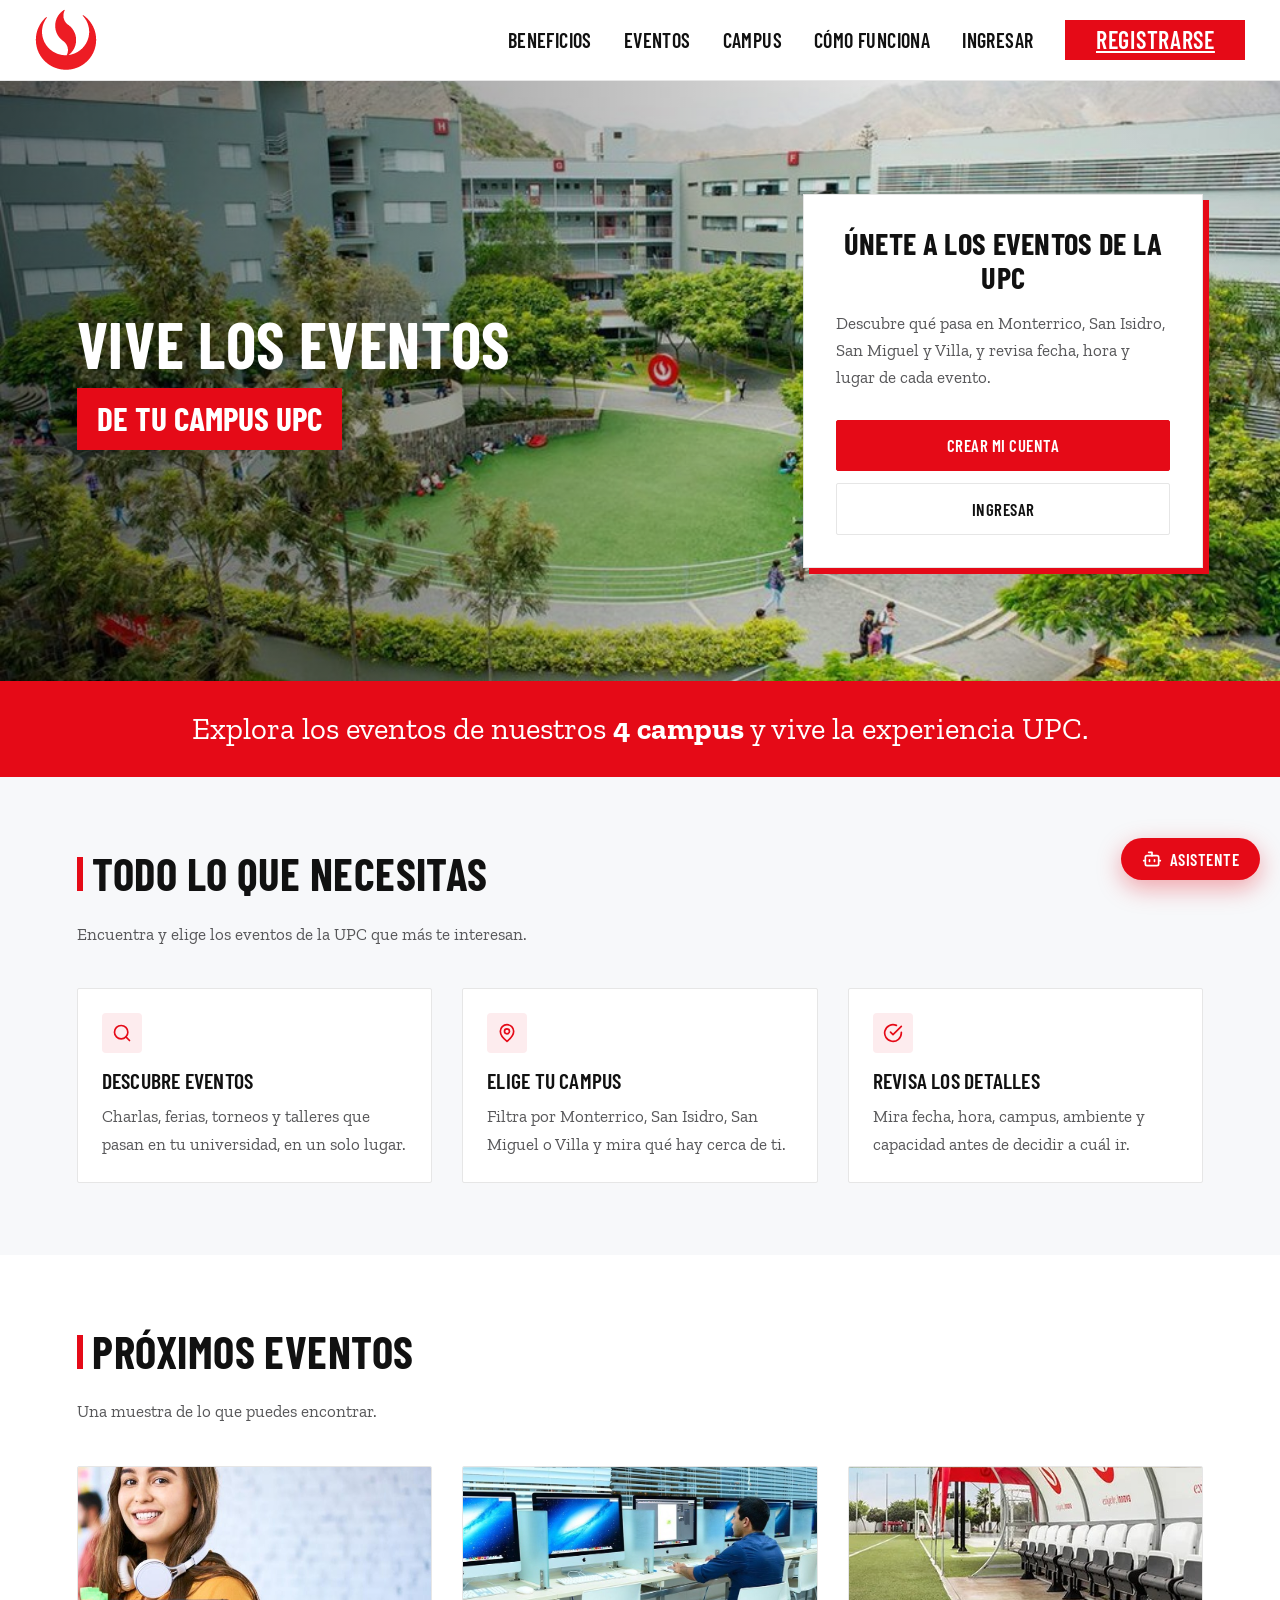
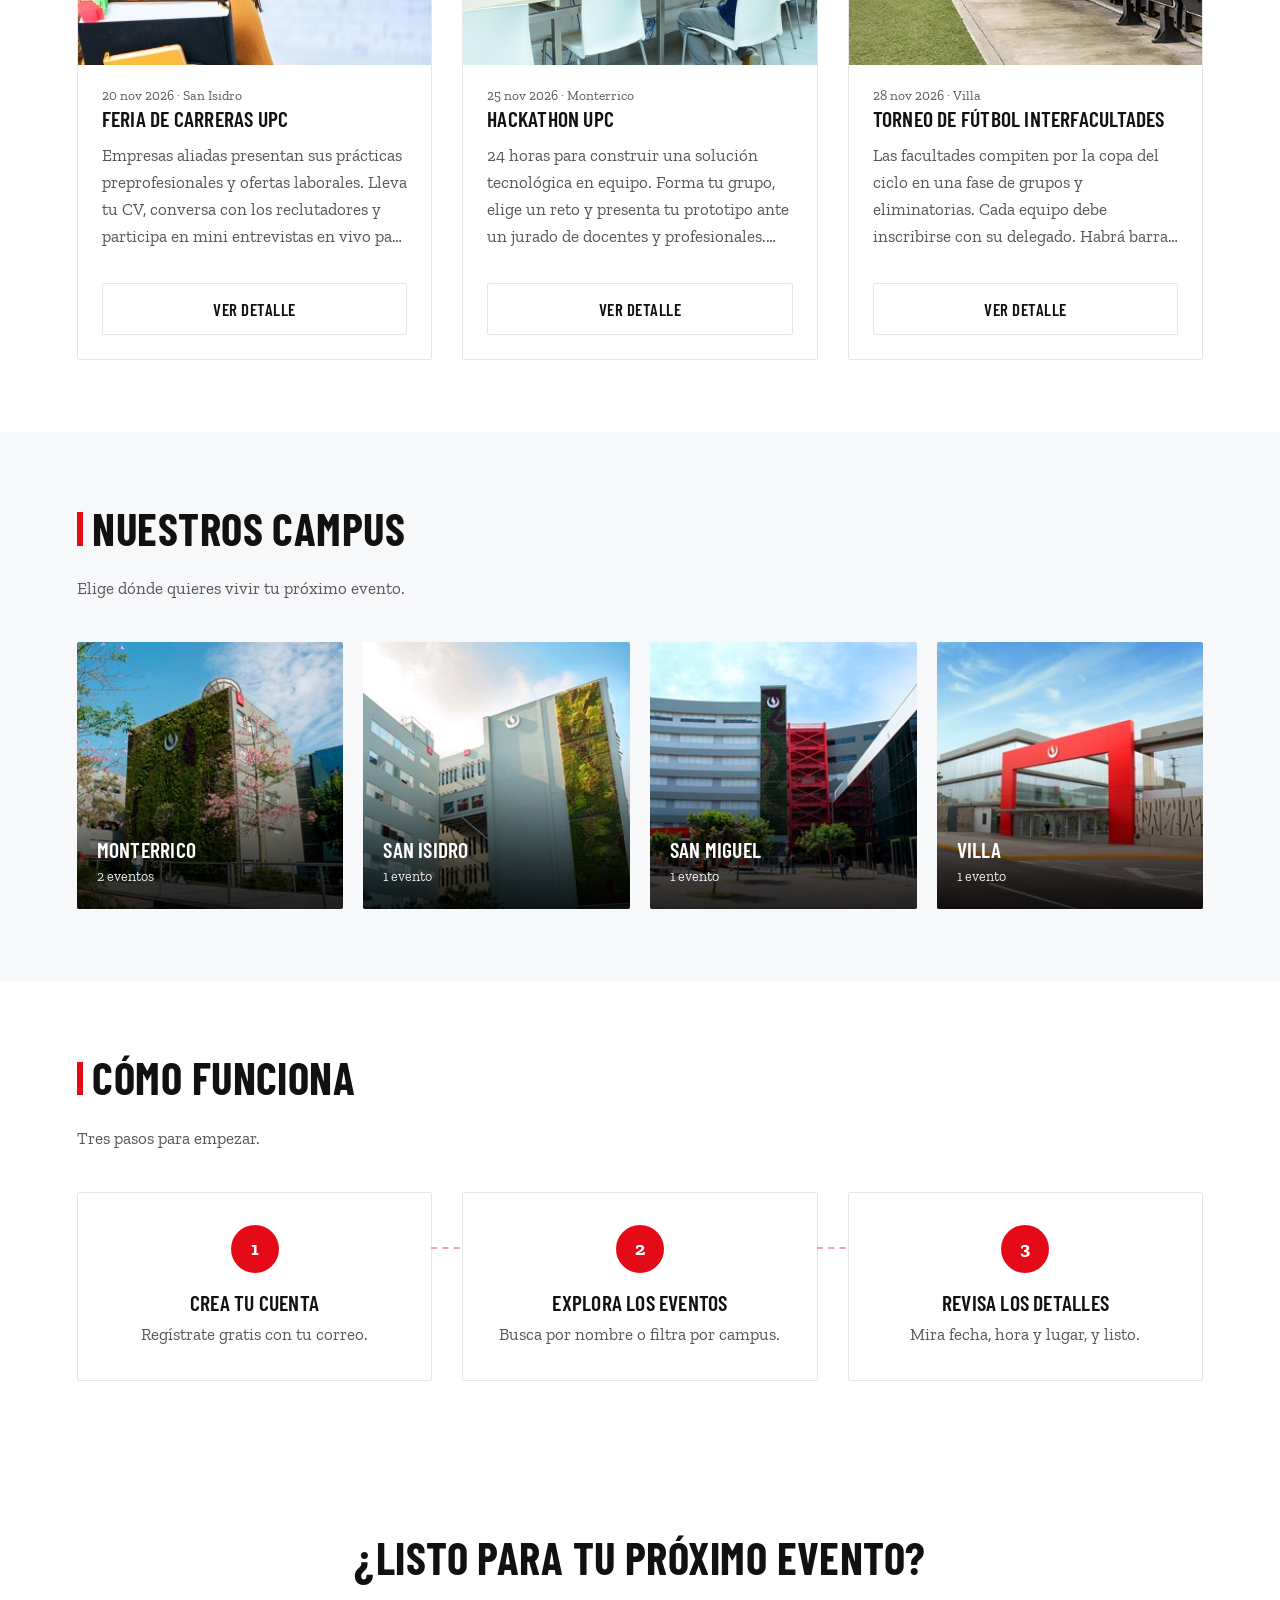
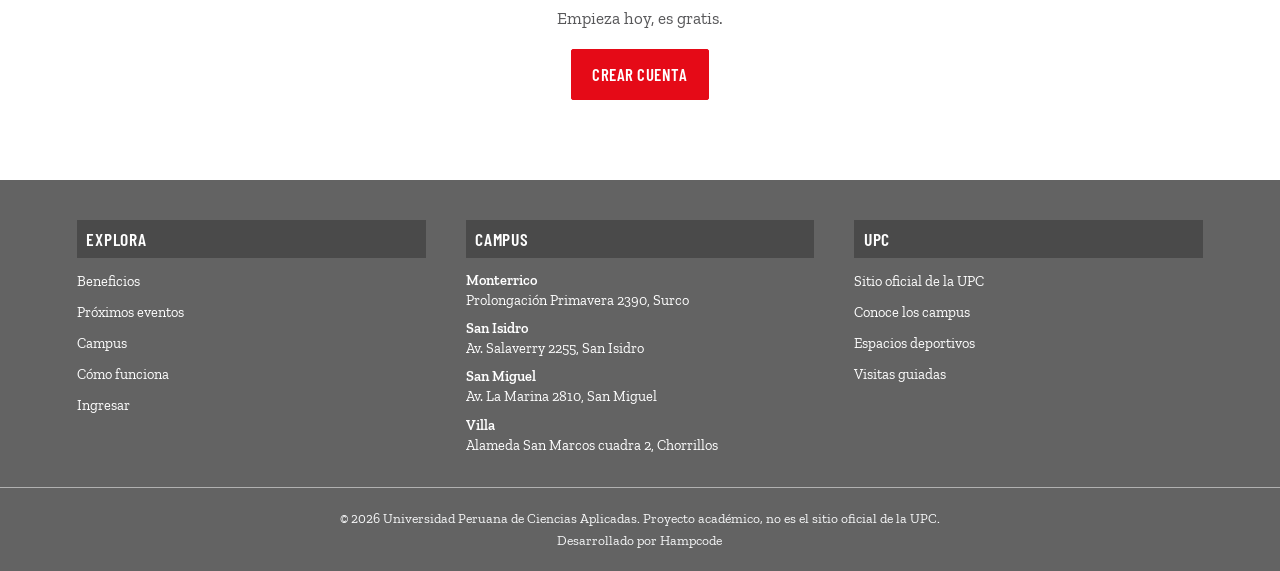
==== index.html @ e24c83cc "feat: UPC Eventos con agente de voz y funcion de Netlify Co-Authored-By: Claude Sonnet 5.5 <noreply@" ====
<!DOCTYPE html>
<html lang="es">
<head>
    <meta charset="UTF-8">
    <meta name="viewport" content="width=device-width, initial-scale=1.0">
    <title>Universidad Peruana de Ciencias Aplicadas | UPC</title>
    <meta name="description" content="Descubre los eventos de los campus de la UPC y mira todos sus detalles.">
    <link rel="icon" type="image/png" href="img/favicon-upc.png">
    <link rel="stylesheet" href="css/style.css">
</head>
<body>
    <header class="navbar">
        <div class="container">
            <a href="index.html" class="logo"><img src="img/favicon-upc.png" alt="UPC - Ir al inicio"></a>
            <input type="checkbox" id="menu-abierto" class="menu-toggle" aria-hidden="true">
            <label for="menu-abierto" class="menu-btn" aria-label="Abrir menú"><span></span><span></span><span></span></label>
            <nav class="nav-links">
                <a href="#beneficios">Beneficios</a>
                <a href="#eventos">Eventos</a>
                <a href="#campus">Campus</a>
                <a href="#como-funciona">Cómo funciona</a>
                <a href="pages/auth/login.html">Ingresar</a>
                <a href="pages/auth/sigin.html" class="btn btn-primary">Registrarse</a>
            </nav>
        </div>
    </header>

    <main>
        <section class="hero">
            <div class="container hero-contenido">
                <div class="hero-text">
                    <h1>Vive los eventos</h1>
                    <p class="hero-etiqueta">de tu campus UPC</p>
                </div>
                <aside class="hero-card">
                    <h2>Únete a los eventos de la UPC</h2>
                    <p>Descubre qué pasa en Monterrico, San Isidro, San Miguel y Villa, y revisa fecha, hora y lugar de cada evento.</p>
                    <a href="pages/auth/sigin.html" class="btn btn-primary btn-block">Crear mi cuenta</a>
                    <a href="pages/auth/login.html" class="btn btn-block">Ingresar</a>
                </aside>
            </div>
        </section>

        <section class="banda">
            <div class="container">
                <p>Explora los eventos de nuestros <strong>4 campus</strong> y vive la experiencia UPC.</p>
            </div>
        </section>

        <section class="section section-soft" id="beneficios">
            <div class="container">
                <div class="section-head">
                    <h2>Todo lo que necesitas</h2>
                    <p>Encuentra y elige los eventos de la UPC que más te interesan.</p>
                </div>
                <div class="grid grid-3">
                    <article class="card">
                        <div class="icon"><svg viewBox="0 0 24 24" fill="none" stroke="currentColor" stroke-width="2" stroke-linecap="round" stroke-linejoin="round" aria-hidden="true"><circle cx="11" cy="11" r="8"/><path d="m21 21-4.3-4.3"/></svg></div>
                        <h3>Descubre eventos</h3>
                        <p>Charlas, ferias, torneos y talleres que pasan en tu universidad, en un solo lugar.</p>
                    </article>
                    <article class="card">
                        <div class="icon"><svg viewBox="0 0 24 24" fill="none" stroke="currentColor" stroke-width="2" stroke-linecap="round" stroke-linejoin="round" aria-hidden="true"><path d="M20 10c0 6-8 12-8 12s-8-6-8-12a8 8 0 0 1 16 0z"/><circle cx="12" cy="10" r="3"/></svg></div>
                        <h3>Elige tu campus</h3>
                        <p>Filtra por Monterrico, San Isidro, San Miguel o Villa y mira qué hay cerca de ti.</p>
                    </article>
                    <article class="card">
                        <div class="icon"><svg viewBox="0 0 24 24" fill="none" stroke="currentColor" stroke-width="2" stroke-linecap="round" stroke-linejoin="round" aria-hidden="true"><path d="M22 11.08V12a10 10 0 1 1-5.93-9.14"/><path d="m9 11 3 3L22 4"/></svg></div>
                        <h3>Revisa los detalles</h3>
                        <p>Mira fecha, hora, campus, ambiente y capacidad antes de decidir a cuál ir.</p>
                    </article>
                </div>
            </div>
        </section>

        <section class="section" id="eventos">
            <div class="container">
                <div class="section-head">
                    <h2>Próximos eventos</h2>
                    <p>Una muestra de lo que puedes encontrar.</p>
                </div>
                <div class="grid grid-3">
                    <article class="card event-card">
                        <div class="event-cover" style="background-image: url('img/eventos/trabajo-grupal.jpg')"></div>
                        <div class="event-body">
                            <p class="event-meta">20 nov 2026 · San Isidro</p>
                            <h3>Feria de Carreras UPC</h3>
                            <p>Empresas aliadas presentan sus prácticas preprofesionales y ofertas laborales. Lleva tu CV, conversa con los reclutadores y participa en mini entrevistas en vivo para conocer qué buscan.</p>
                            <a href="pages/participante/evento.html" class="btn btn-block">Ver detalle</a>
                        </div>
                    </article>
                    <article class="card event-card">
                        <div class="event-cover" style="background-image: url('img/eventos/computo.jpg')"></div>
                        <div class="event-body">
                            <p class="event-meta">25 nov 2026 · Monterrico</p>
                            <h3>Hackathon UPC</h3>
                            <p>24 horas para construir una solución tecnológica en equipo. Forma tu grupo, elige un reto y presenta tu prototipo ante un jurado de docentes y profesionales. Habrá mentorías, snacks y premios para los mejores proyectos.</p>
                            <a href="pages/participante/evento.html" class="btn btn-block">Ver detalle</a>
                        </div>
                    </article>
                    <article class="card event-card">
                        <div class="event-cover" style="background-image: url('img/eventos/cancha.jpg')"></div>
                        <div class="event-body">
                            <p class="event-meta">28 nov 2026 · Villa</p>
                            <h3>Torneo de Fútbol Interfacultades</h3>
                            <p>Las facultades compiten por la copa del ciclo en una fase de grupos y eliminatorias. Cada equipo debe inscribirse con su delegado. Habrá barras, arbitraje oficial y premiación al final de la jornada.</p>
                            <a href="pages/participante/evento.html" class="btn btn-block">Ver detalle</a>
                        </div>
                    </article>
                </div>
            </div>
        </section>

        <section class="section section-soft" id="campus">
            <div class="container">
                <div class="section-head">
                    <h2>Nuestros campus</h2>
                    <p>Elige dónde quieres vivir tu próximo evento.</p>
                </div>
                <div class="campus-grid">
                    <a href="pages/auth/login.html" class="campus-card campus-monterrico">
                        <div class="campus-info"><h3>Monterrico</h3><span class="campus-total">2 eventos</span></div>
                    </a>
                    <a href="pages/auth/login.html" class="campus-card campus-san-isidro">
                        <div class="campus-info"><h3>San Isidro</h3><span class="campus-total">1 evento</span></div>
                    </a>
                    <a href="pages/auth/login.html" class="campus-card campus-san-miguel">
                        <div class="campus-info"><h3>San Miguel</h3><span class="campus-total">1 evento</span></div>
                    </a>
                    <a href="pages/auth/login.html" class="campus-card campus-villa">
                        <div class="campus-info"><h3>Villa</h3><span class="campus-total">1 evento</span></div>
                    </a>
                </div>
            </div>
        </section>

        <section class="section" id="como-funciona">
            <div class="container">
                <div class="section-head">
                    <h2>Cómo funciona</h2>
                    <p>Tres pasos para empezar.</p>
                </div>
                <div class="grid grid-3 steps">
                    <div class="step">
                        <h3>Crea tu cuenta</h3>
                        <p>Regístrate gratis con tu correo.</p>
                    </div>
                    <div class="step">
                        <h3>Explora los eventos</h3>
                        <p>Busca por nombre o filtra por campus.</p>
                    </div>
                    <div class="step">
                        <h3>Revisa los detalles</h3>
                        <p>Mira fecha, hora y lugar, y listo.</p>
                    </div>
                </div>
            </div>
        </section>

        <section class="cta">
            <div class="container">
                <h2>¿Listo para tu próximo evento?</h2>
                <p>Empieza hoy, es gratis.</p>
                <a href="pages/auth/sigin.html" class="btn btn-primary">Crear cuenta</a>
            </div>
        </section>
    </main>

    <footer class="footer">
        <div class="container footer-grid">
            <div>
                <h4>Explora</h4>
                <ul>
                    <li><a href="#beneficios">Beneficios</a></li>
                    <li><a href="#eventos">Próximos eventos</a></li>
                    <li><a href="#campus">Campus</a></li>
                    <li><a href="#como-funciona">Cómo funciona</a></li>
                    <li><a href="pages/auth/login.html">Ingresar</a></li>
                </ul>
            </div>

            <div>
                <h4>Campus</h4>
                <ul class="footer-campus">
                    <li><strong>Monterrico</strong>Prolongación Primavera 2390, Surco</li>
                    <li><strong>San Isidro</strong>Av. Salaverry 2255, San Isidro</li>
                    <li><strong>San Miguel</strong>Av. La Marina 2810, San Miguel</li>
                    <li><strong>Villa</strong>Alameda San Marcos cuadra 2, Chorrillos</li>
                </ul>
            </div>

            <div>
                <h4>UPC</h4>
                <ul>
                    <li><a href="https://www.upc.edu.pe/" target="_blank" rel="noopener">Sitio oficial de la UPC</a></li>
                    <li><a href="https://descubre.upc.edu.pe/conoce-mas-de-upc/campus-upc-instalaciones-infraestructura/" target="_blank" rel="noopener">Conoce los campus</a></li>
                    <li><a href="https://www.upc.edu.pe/servicios/vida-universitaria/espacios-deportivos/" target="_blank" rel="noopener">Espacios deportivos</a></li>
                    <li><a href="https://pregrado.upc.edu.pe/landings/eventos/visitas-guiadas/" target="_blank" rel="noopener">Visitas guiadas</a></li>
                </ul>
            </div>
        </div>

        <div class="footer-final">
            <div class="container">
                <span>© 2026 Universidad Peruana de Ciencias Aplicadas. Proyecto académico, no es el sitio oficial de la UPC.</span>
                <span>Desarrollado por Hampcode</span>
            </div>
        </div>
    </footer>

    <button type="button" class="asistente-boton" id="boton-chat">
        <svg viewBox="0 0 24 24" fill="none" stroke="currentColor" stroke-width="2" stroke-linecap="round" stroke-linejoin="round"><path d="M12 8V4H8"/><rect width="16" height="12" x="4" y="8" rx="2"/><path d="M2 14h2M20 14h2M15 13v2M9 13v2"/></svg>
        Asistente
    </button>

    <section class="asistente-ventana" id="ventana-chat" hidden>
        <div class="chat-head">
            <div><strong>Asistente</strong><span>Te ayuda a encontrar eventos</span></div>
            <button type="button" id="boton-cerrar-chat">Cerrar</button>
        </div>
        <div class="chat-msgs" id="mensajes">
            <div class="msg msg-bot">¡Hola! Cuéntame qué tipo de evento buscas.</div>
        </div>
        <form class="chat-form" id="formulario-chat">
            <input type="text" id="texto-chat" placeholder="Escribe tu pregunta…" autocomplete="off" required>
            <button type="button" class="btn" id="boton-microfono" title="Hablar">🎤</button>
            <button type="submit" class="btn btn-primary">Enviar</button>
        </form>
    </section>

    <script src="js/localstorage.js"></script>
    <script src="js/events.js"></script>
    <script src="js/agent.js"></script>
</body>
</html>
---- css/style.css ----
@import url("https://fonts.googleapis.com/css2?family=Barlow+Condensed:wght@500;600;700&family=Zilla+Slab:wght@400;500;600&display=swap");

/* Variables */
:root {
  --bg: #ffffff;
  --bg-soft: #f7f8fa;
  --text: #111111;
  --muted: #575759;
  --border: #e6e6e6;
  --accent: #e50a17;
  --accent-dark: #b8070f;
  --accent-soft: #fdecee;
  --danger: #dc2626;
  --font-titulo: "Barlow Condensed", "Arial Narrow", sans-serif;
  --font-texto: "Zilla Slab", Georgia, serif;
  --radius: 2px;
  --ancho: 88%;
  --ancho-maximo: 1500px;
}


/* Base */
*, *::before, *::after { box-sizing: border-box; }
html { scroll-behavior: smooth; }
body {
  margin: 0;
  font-family: var(--font-texto);
  font-size: 1.0625rem;
  color: var(--text);
  background: var(--bg);
  line-height: 1.6;
  -webkit-font-smoothing: antialiased;
}
a { color: inherit; text-decoration: none; }
img { max-width: 100%; display: block; }
h1, h2, h3 { font-family: var(--font-titulo); text-transform: uppercase; line-height: 1.1; margin: 0 0 .5em; letter-spacing: .01em; }
h1 { font-size: clamp(2.6rem, 6vw, 4.2rem); font-weight: 700; }
h2 { font-size: clamp(2rem, 4vw, 2.8rem); font-weight: 700; }
h3 { font-size: 1.35rem; font-weight: 600; }
p { margin: 0 0 1em; color: var(--muted); }
.container { width: var(--ancho); max-width: var(--ancho-maximo); margin-inline: auto; }


/* Botones */
.btn {
  display: inline-flex; align-items: center; justify-content: center;
  padding: .7rem 1.3rem;
  font-family: var(--font-titulo); font-weight: 600; font-size: 1.05rem; text-transform: uppercase; letter-spacing: .03em;
  border: 1px solid var(--border);
  border-radius: var(--radius);
  background: var(--bg); color: var(--text);
  cursor: pointer; transition: background .15s, border-color .15s, color .15s;
}
.btn:hover { background: var(--bg-soft); }
.btn-primary { background: var(--accent); border-color: var(--accent); color: #fff; }
.btn-primary:hover { background: var(--accent-dark); border-color: var(--accent-dark); }
.btn-danger { color: var(--danger); }
.btn-danger:hover { background: #fef2f2; border-color: #fecaca; }
.btn-block { width: 100%; }


/* Navbar */
.navbar { position: sticky; top: 0; z-index: 10; background: var(--bg); border-bottom: 1px solid var(--border); }
.navbar .container { display: flex; align-items: center; justify-content: space-between; width: 100%; max-width: none; height: 80px; padding: 0 2.7%; }
.logo { display: flex; align-items: center; cursor: pointer; }
.logo:hover { opacity: .8; }
.logo img { height: 62px; width: auto; }
.nav-links { display: flex; align-items: center; gap: 2rem; font-family: var(--font-titulo); font-size: 1.25rem; font-weight: 600; text-transform: uppercase; letter-spacing: .02em; color: var(--text); }
.nav-links a:not(.btn):hover { color: var(--accent); }
.nav-links .btn { padding: .45rem 1.3rem; }
.nav-links .btn-primary { min-width: 180px; height: 40px; padding: 0 1.5rem; border-radius: 0; font-size: 1.5rem; font-weight: 600; text-decoration: underline; }
.usuario { font-family: var(--font-texto); font-size: 1rem; text-transform: none; letter-spacing: 0; color: var(--muted); }

/* Menú hamburguesa (landing) */
.menu-toggle { display: none; }
.menu-btn { display: none; flex-direction: column; justify-content: center; gap: 5px; width: 40px; height: 40px; padding: 9px; cursor: pointer; border-radius: 4px; }
.menu-btn:hover { background: var(--bg-soft); }
.menu-btn span { display: block; height: 2px; background: var(--text); border-radius: 2px; transition: transform .2s, opacity .2s; }
.menu-toggle:checked + .menu-btn span:nth-child(1) { transform: translateY(7px) rotate(45deg); }
.menu-toggle:checked + .menu-btn span:nth-child(2) { opacity: 0; }
.menu-toggle:checked + .menu-btn span:nth-child(3) { transform: translateY(-7px) rotate(-45deg); }


/* Landing: secciones */
.hero { display: flex; align-items: center; min-height: 600px; padding: 3rem 0; background: linear-gradient(90deg, rgba(0,0,0,.55), rgba(0,0,0,.1) 70%), url("../img/eventos/campus-aereo.jpg") center / cover no-repeat; }
.hero-contenido { display: flex; align-items: center; justify-content: space-between; gap: 2rem; }
.hero h1 { margin: 0; font-size: clamp(2.6rem, 5vw, 4.6rem); line-height: 1; color: #fff; }
.hero-etiqueta { display: inline-block; margin: .75rem 0 0; padding: .3rem 1.25rem; font-family: var(--font-titulo); font-size: clamp(1.4rem, 2.6vw, 2.3rem); font-weight: 700; text-transform: uppercase; color: #fff; background: var(--accent); }
.hero-card { width: 100%; max-width: 400px; padding: 2rem; background: var(--bg); border: 1px solid var(--border); box-shadow: 6px 6px 0 var(--accent); }
.hero-card h2 { font-size: 1.9rem; text-align: center; }
.hero-card .btn { margin-top: .75rem; }

.banda { padding: 1.75rem 0; text-align: center; background: var(--accent); }
.banda p { margin: 0; font-size: clamp(1.3rem, 2.4vw, 2rem); line-height: 1.3; color: #fff; }

.section { padding: 4.5rem 0; }
.section-soft { background: var(--bg-soft); }
.section-head { margin-bottom: 2.5rem; }
.section-head h2::before, .page-head h1::before, .page-narrow > h1::before, .detail h2::before { content: ""; display: inline-block; width: 6px; height: .75em; margin-right: .6rem; background: var(--accent); }
.cta { text-align: center; padding: 5rem 0; }

/* Landing: campus */
.campus-grid { display: grid; grid-template-columns: repeat(auto-fit, minmax(220px, 1fr)); gap: 1.25rem; }
.campus-card { position: relative; display: flex; align-items: flex-end; aspect-ratio: 1 / 1; padding: 1.25rem; border-radius: var(--radius); overflow: hidden; color: #fff; background-size: cover; background-position: center; transition: transform .15s; }
.campus-card:hover { transform: translateY(-4px); }
.campus-card::after { content: ""; position: absolute; inset: 0; background: linear-gradient(to top, rgba(0,0,0,.65), transparent 60%); }
.campus-info { position: relative; z-index: 1; }
.campus-info h3 { margin: 0; color: #fff; }
.campus-total { font-size: .88rem; opacity: .9; }
.campus-monterrico { background-image: url("../img/campus-monterrico.jpg"); }
.campus-san-isidro { background-image: url("../img/campus-san-isidro.jpg"); }
.campus-san-miguel { background-image: url("../img/campus-san-miguel.jpg"); }
.campus-villa { background-image: url("../img/campus-villa.jpg"); }

/* Landing: pasos */
.steps { counter-reset: step; gap: 2.5rem; }
.step { position: relative; padding: 2rem 1.5rem; text-align: center; background: var(--bg); border: 1px solid var(--border); border-radius: var(--radius); }
.step::before {
  counter-increment: step; content: counter(step);
  display: grid; place-items: center; width: 48px; height: 48px; margin: 0 auto 1.1rem;
  border-radius: 50%; font-size: 1.2rem; font-weight: 700;
  background: var(--accent); color: #fff;
}
.step:not(:last-child)::after { content: ""; position: absolute; top: 3.4rem; left: 100%; width: 2.5rem; border-top: 2px dashed #f0a3a8; }
.step h3 { margin-bottom: .4rem; }
.step p { margin: 0; }

/* Landing: footer */
.footer { background: #636363; color: #fff; font-size: .9rem; }
.footer-grid { display: grid; grid-template-columns: repeat(3, 1fr); gap: 2.5rem; padding: 2.5rem 0 2rem; }
.footer h4 { margin: 0 0 .75rem; padding: .3rem .6rem; background: #4a4a4a; font-family: var(--font-titulo); font-size: 1.1rem; font-weight: 600; text-transform: uppercase; letter-spacing: .04em; color: #fff; }
.footer ul { list-style: none; margin: 0; padding: 0; display: grid; gap: .5rem; }
.footer a { color: #fff; }
.footer a:hover { text-decoration: underline; }
.footer-campus li { line-height: 1.4; }
.footer-campus strong { display: block; font-weight: 600; }
.footer-final { border-top: 1px solid rgba(255,255,255,.5); padding: 1.25rem 0; font-size: .85rem; text-align: center; color: #f8f9fa; }
.footer-final span { display: block; }


/* Tarjetas */
.grid { display: grid; gap: 30px; }
.grid-3 { grid-template-columns: repeat(3, 1fr); }
.card { background: var(--bg); border: 1px solid var(--border); border-radius: var(--radius); padding: 1.5rem; }
.card p:last-child { margin-bottom: 0; }
.icon { display: grid; place-items: center; width: 40px; height: 40px; margin-bottom: 1rem; border-radius: 4px; background: var(--accent-soft); }
.icon svg { width: 20px; height: 20px; color: var(--accent); }

/* Evento (tarjeta, fila y banner comparten la foto de fondo) */
.event-cover, .event-thumb, .evento-portada, .ubicacion { background-color: var(--bg-soft); background-size: cover; background-position: center; }
.event-card { padding: 0; overflow: hidden; }
.event-card:hover { border-color: var(--accent); }
.event-cover { aspect-ratio: 16 / 9; }
.event-body { padding: 1.25rem 1.5rem 1.5rem; }
.event-body .btn { margin-top: 1rem; }
.event-body p:not(.event-meta) { display: -webkit-box; -webkit-line-clamp: 4; -webkit-box-orient: vertical; overflow: hidden; }
.event-meta { font-size: .85rem; color: var(--muted); margin: 0; }


/* Formularios */
.field { margin-bottom: 1.1rem; }
.field label { display: block; font-size: .875rem; font-weight: 550; margin-bottom: .35rem; }
.field input, .field textarea, .field select {
  width: 100%; padding: .7rem .85rem;
  font: inherit; color: var(--text);
  background: var(--bg); border: 1px solid var(--border); border-radius: var(--radius);
  transition: border-color .15s, box-shadow .15s;
}
.field textarea { min-height: 120px; resize: vertical; }
.field input:focus, .field textarea:focus, .field select:focus,
.search input:focus, .chat-form input:focus { outline: none; border-color: var(--accent); box-shadow: 0 0 0 3px #f9c9cd; }
.row { display: grid; grid-template-columns: 1fr 1fr; gap: 1rem; }
.form-error { min-height: 1.2rem; margin: 0 0 .75rem; font-size: .88rem; color: var(--danger); }

/* Ingresar y registrarse */
.auth-page { min-height: 100vh; background: var(--bg-soft); }
.auth-box { width: calc(100% - 2rem); max-width: 400px; margin: 3rem auto; background: var(--bg); border: 1px solid var(--border); border-radius: 4px; padding: 2rem; }
.auth-box h1 { font-size: 2rem; text-align: center; }
.auth-box > p { text-align: center; }
.auth-foot { text-align: center; font-size: .9rem; margin: 1.25rem 0 0; }
.auth-foot a { color: var(--accent); font-weight: 550; }

/* Formulario de evento */
.form-layout { padding: 2rem; background: var(--bg); border: 1px solid var(--border); border-radius: 4px; }
.form-actions { display: flex; gap: .75rem; justify-content: space-between; flex-wrap: wrap; margin-top: 1.5rem; padding-top: 1.5rem; border-top: 1px solid var(--border); }
.form-actions .group { display: flex; gap: .75rem; }


/* Páginas de adentro */
.page { padding: 3rem 0 5rem; }
.page-narrow { max-width: 720px; }
.page-narrow > h1 { font-size: 2.25rem; }
.back { display: inline-block; font-size: .9rem; color: var(--muted); margin-bottom: 1.25rem; }
.back:hover { color: var(--text); }
.page-head { display: flex; justify-content: space-between; align-items: flex-end; gap: 1rem; flex-wrap: wrap; margin-bottom: 1.5rem; }
.page-head h1 { font-size: 2.25rem; margin: 0 0 .25rem; }
.page-head p { margin: 0; }

/* Buscador y filtros */
.toolbar { display: flex; gap: .75rem; margin-bottom: 1.5rem; flex-wrap: wrap; }
.toolbar select, .search input { padding: .7rem .85rem; font: inherit; color: var(--text); border: 1px solid var(--border); border-radius: var(--radius); background: var(--bg); }
.search { flex: 1; min-width: 220px; position: relative; }
.search input { width: 100%; padding-left: 2.5rem; }
.search::before { content: ""; position: absolute; left: .85rem; top: 50%; width: 16px; height: 16px; transform: translateY(-50%); background: url("data:image/svg+xml,%3Csvg xmlns='http://www.w3.org/2000/svg' viewBox='0 0 24 24' fill='none' stroke='%236b6b76' stroke-width='2' stroke-linecap='round'%3E%3Ccircle cx='11' cy='11' r='8'/%3E%3Cpath d='m21 21-4.3-4.3'/%3E%3C/svg%3E") center / contain no-repeat; }

/* Lista de eventos (organizador) */
.event-list { display: grid; gap: 1rem; }
.event-row { display: grid; grid-template-columns: 120px 1fr auto; gap: 1.25rem; align-items: center; padding: 1rem; background: var(--bg); border: 1px solid var(--border); border-radius: var(--radius); }
.event-thumb { width: 120px; height: 80px; border-radius: 4px; }
.event-info h3 { margin: 0 0 .2rem; }
.event-info p { margin: 0; font-size: .9rem; }
.event-actions { display: flex; gap: .5rem; }
.event-actions .btn { padding: .45rem .9rem; font-size: .875rem; }

/* Detalle de evento (participante) */
.evento-portada { position: relative; display: flex; align-items: flex-end; min-height: 340px; padding: 2.5rem 0; }
.evento-portada::before { content: ""; position: absolute; inset: 0; background: linear-gradient(0deg, rgba(0,0,0,.75), rgba(0,0,0,.15)); }
.evento-portada .container { position: relative; }
.evento-portada h1 { margin: .75rem 0 0; font-size: clamp(2.2rem, 4.5vw, 3.6rem); line-height: 1; color: #fff; }
.evento-portada .hero-etiqueta { margin: 0; font-size: clamp(1.1rem, 2vw, 1.5rem); }
.back-claro { display: block; margin-bottom: 1.5rem; font-size: .95rem; color: #fff; }
.back-claro:hover { text-decoration: underline; }

.detail { display: grid; grid-template-columns: 1fr 380px; gap: 3rem; align-items: start; padding: 3.5rem 0; }
.detail-texto { font-size: 1.2rem; line-height: 1.7; color: var(--text); }
.detail h2:not(:first-child) { margin-top: 2.5rem; }
.ubicacion { aspect-ratio: 21 / 9; margin-bottom: 1rem; }
.detail-direccion { color: var(--text); }
.info-card { position: sticky; top: 104px; padding: 1.75rem; background: var(--bg); border: 1px solid var(--border); box-shadow: 6px 6px 0 var(--accent); }
.info-card h3 { margin-bottom: 1rem; font-size: 1.6rem; }
.info-card ul { list-style: none; margin: 0 0 1.5rem; padding: 0; }
.info-card li { display: flex; align-items: center; gap: 1rem; padding: .85rem 0; border-bottom: 1px solid var(--border); }
.dato-icono { display: grid; place-items: center; flex: none; width: 40px; height: 40px; background: var(--accent-soft); color: var(--accent); }
.dato-icono svg { width: 20px; height: 20px; }
.info-card small { display: block; font-family: var(--font-titulo); font-size: .95rem; font-weight: 600; text-transform: uppercase; letter-spacing: .05em; color: var(--muted); }
.info-card strong { font-weight: 500; font-size: 1.1rem; }


/* Asistente (chat flotante) */
.asistente-boton { display: flex; align-items: center; gap: .5rem; position: fixed; right: 1.25rem; bottom: 1.25rem; z-index: 40; padding: .7rem 1.3rem; font-family: var(--font-titulo); font-weight: 600; font-size: 1.05rem; text-transform: uppercase; letter-spacing: .03em; color: #fff; background: var(--accent); border: 0; border-radius: 999px; cursor: pointer; box-shadow: 0 8px 24px rgba(229,10,23,.35); }
.asistente-boton svg { width: 20px; height: 20px; }
.asistente-boton:hover { background: var(--accent-dark); }
.asistente-ventana { position: fixed; right: 1.25rem; bottom: 4.9rem; z-index: 40; width: min(360px, calc(100vw - 2.5rem)); height: 480px; max-height: calc(100vh - 7rem); display: flex; flex-direction: column; overflow: hidden; background: var(--bg); border: 1px solid var(--border); border-radius: 4px; box-shadow: 0 20px 50px rgba(17,17,19,.18); }
.asistente-ventana[hidden] { display: none; }
.chat-head { display: flex; justify-content: space-between; align-items: center; padding: .9rem 1.1rem; border-bottom: 1px solid var(--border); }
.chat-head strong { display: block; font-size: .95rem; }
.chat-head span { font-size: .78rem; color: var(--muted); }
.chat-head button { border: 0; background: transparent; font: inherit; font-size: .85rem; color: var(--muted); cursor: pointer; }
.chat-msgs { flex: 1; overflow-y: auto; display: flex; flex-direction: column; gap: .6rem; padding: 1rem; background: var(--bg-soft); }
.msg { white-space: pre-wrap; max-width: 82%; padding: .6rem .9rem; font-size: .88rem; line-height: 1.45; border-radius: 14px; }
.msg-bot { align-self: flex-start; background: var(--bg); border: 1px solid var(--border); border-bottom-left-radius: 4px; }
.msg-user { align-self: flex-end; background: var(--accent); color: #fff; border-bottom-right-radius: 4px; }
.puntos span { display: inline-block; width: 7px; height: 7px; margin-right: 4px; border-radius: 50%; background: var(--muted); animation: salto 1s infinite; }
.puntos span:nth-child(2) { animation-delay: .15s; }
.puntos span:nth-child(3) { animation-delay: .3s; }
@keyframes salto { 0%, 60%, 100% { transform: translateY(0); opacity: .4; } 30% { transform: translateY(-5px); opacity: 1; } }
.chat-form { display: flex; gap: .5rem; padding: .75rem; border-top: 1px solid var(--border); }
.chat-form input { flex: 1; min-width: 0; padding: .6rem .85rem; font: inherit; font-size: .9rem; color: var(--text); border: 1px solid var(--border); border-radius: var(--radius); }
.chat-form .btn { padding: .5rem 1rem; }


/* Pantallas medianas */
@media (max-width: 860px) {
  .grid-3 { grid-template-columns: repeat(2, 1fr); }
  .hero { min-height: 0; }
  .hero-contenido { flex-direction: column; align-items: stretch; }
  .hero-card { max-width: none; }
  .step:not(:last-child)::after { display: none; }
  .footer-grid { grid-template-columns: 1fr 1fr; }
}

@media (max-width: 800px) {
  .form-layout { padding: 1.25rem; }
  .form-actions { flex-direction: column-reverse; align-items: stretch; }
  .form-actions .btn { width: 100%; }
  .form-actions .group { flex-direction: column-reverse; }
  .evento-portada { min-height: 260px; }
  .detail { grid-template-columns: 1fr; gap: 2rem; padding: 2.5rem 0; }
  .info-card { position: static; }
}

/* Celular */
@media (max-width: 640px) {
  .grid-3 { grid-template-columns: 1fr; }
  .container { width: calc(100% - 2rem); }
  .navbar .container { height: 72px; padding: 0 1rem; }
  .logo img { height: 44px; }
  .nav-links { gap: .9rem; font-size: 1.05rem; }
  .nav-links .btn { padding: .4rem .9rem; font-size: .95rem; }
  .nav-links .btn-primary { min-width: 0; height: auto; font-size: 1.05rem; }
  .row { grid-template-columns: 1fr; gap: 0; }
  .event-row { grid-template-columns: 1fr; }
  .event-thumb { width: 100%; height: 140px; }

  .menu-btn { display: flex; }
  .menu-toggle ~ .nav-links {
    display: none; position: absolute; top: 72px; left: 0; right: 0;
    flex-direction: column; align-items: stretch; gap: 0;
    padding: .5rem 1rem 1rem; background: var(--bg); border-bottom: 1px solid var(--border);
  }
  .menu-toggle:checked ~ .nav-links { display: flex; }
  .menu-toggle ~ .nav-links a:not(.btn) { display: block; padding: .8rem 0; border-bottom: 1px solid var(--border); }
  .menu-toggle ~ .nav-links .btn { margin-top: .75rem; }
  .menu-toggle ~ .nav-links .usuario { display: block; padding: .8rem 0; border-bottom: 1px solid var(--border); }
}

@media (max-width: 520px) {
  .footer-grid { grid-template-columns: 1fr; }
}

/* Micrófono del asistente */
.chat-form .btn#boton-microfono { padding: .5rem .7rem; }
#boton-microfono.escuchando { background: var(--accent); color: #fff; animation: pulso 1s infinite; }
@keyframes pulso { 50% { opacity: .5; } }
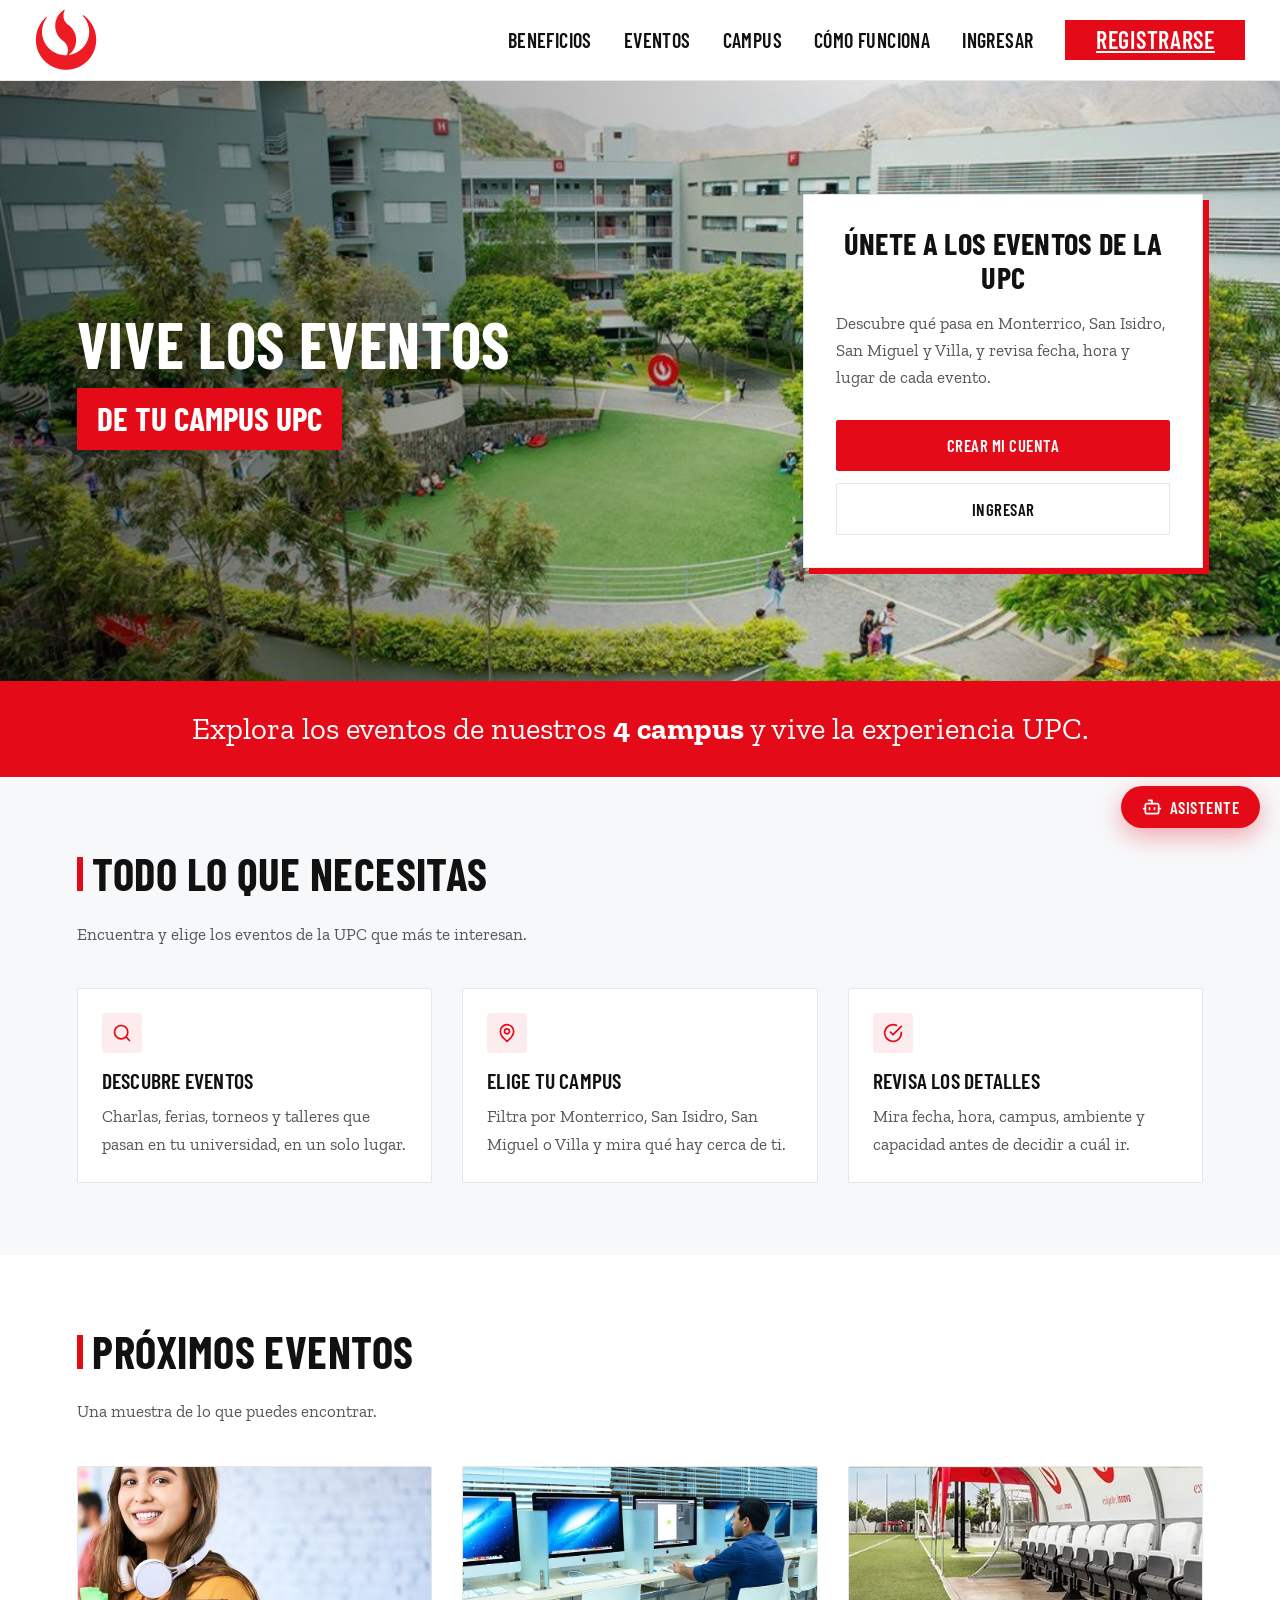
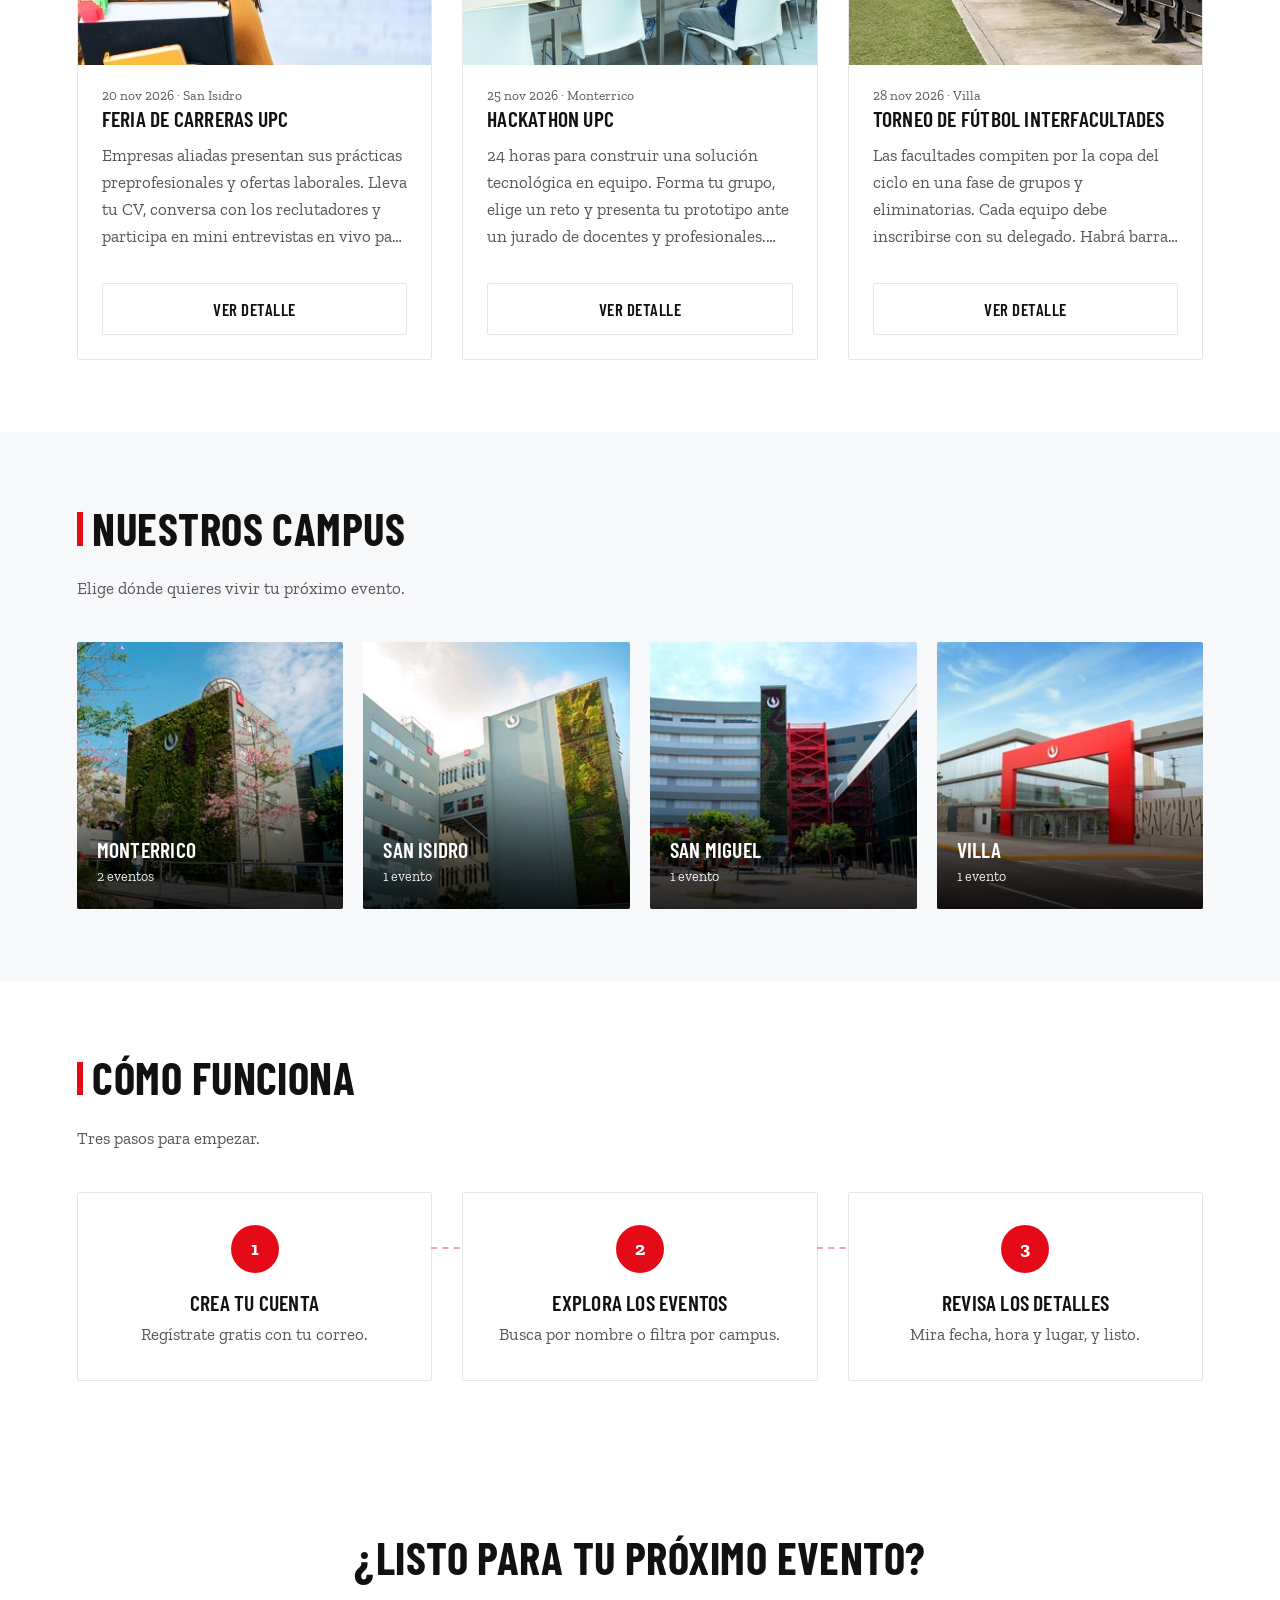
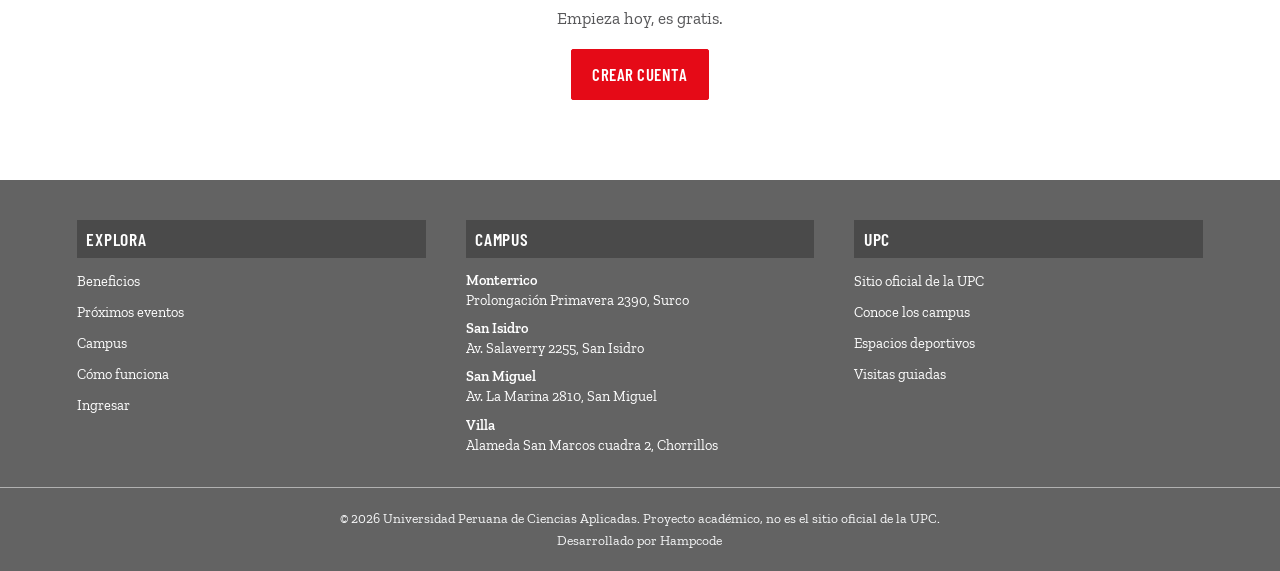
==== commit 8ead6ef7: "feat: microfono de mantener pulsado para hablar y soltar para enviar Co-Authored-By: Claude Sonnet 5" ====
--- a/index.html
+++ b/index.html
@@ -223,7 +223,7 @@
         </div>
         <form class="chat-form" id="formulario-chat">
             <input type="text" id="texto-chat" placeholder="Escribe tu pregunta…" autocomplete="off" required>
-            <button type="button" class="btn" id="boton-microfono" title="Hablar">🎤</button>
+            <button type="button" class="btn" id="boton-microfono" title="Mantén pulsado para hablar">🎤</button>
             <button type="submit" class="btn btn-primary">Enviar</button>
         </form>
     </section>
--- a/css/style.css
+++ b/css/style.css
@@ -237,10 +237,10 @@
 
 
 /* Asistente (chat flotante) */
-.asistente-boton { display: flex; align-items: center; gap: .5rem; position: fixed; right: 1.25rem; bottom: 1.25rem; z-index: 40; padding: .7rem 1.3rem; font-family: var(--font-titulo); font-weight: 600; font-size: 1.05rem; text-transform: uppercase; letter-spacing: .03em; color: #fff; background: var(--accent); border: 0; border-radius: 999px; cursor: pointer; box-shadow: 0 8px 24px rgba(229,10,23,.35); }
+.asistente-boton { display: flex; align-items: center; gap: .5rem; position: fixed; right: 1.25rem; bottom: 4.5rem; z-index: 40; padding: .7rem 1.3rem; font-family: var(--font-titulo); font-weight: 600; font-size: 1.05rem; text-transform: uppercase; letter-spacing: .03em; color: #fff; background: var(--accent); border: 0; border-radius: 999px; cursor: pointer; box-shadow: 0 8px 24px rgba(229,10,23,.35); }
 .asistente-boton svg { width: 20px; height: 20px; }
 .asistente-boton:hover { background: var(--accent-dark); }
-.asistente-ventana { position: fixed; right: 1.25rem; bottom: 4.9rem; z-index: 40; width: min(360px, calc(100vw - 2.5rem)); height: 480px; max-height: calc(100vh - 7rem); display: flex; flex-direction: column; overflow: hidden; background: var(--bg); border: 1px solid var(--border); border-radius: 4px; box-shadow: 0 20px 50px rgba(17,17,19,.18); }
+.asistente-ventana { position: fixed; right: 1.25rem; bottom: 8.2rem; z-index: 40; width: min(360px, calc(100vw - 2.5rem)); height: 480px; max-height: calc(100vh - 10rem); display: flex; flex-direction: column; overflow: hidden; background: var(--bg); border: 1px solid var(--border); border-radius: 4px; box-shadow: 0 20px 50px rgba(17,17,19,.18); }
 .asistente-ventana[hidden] { display: none; }
 .chat-head { display: flex; justify-content: space-between; align-items: center; padding: .9rem 1.1rem; border-bottom: 1px solid var(--border); }
 .chat-head strong { display: block; font-size: .95rem; }
@@ -309,6 +309,6 @@
 }
 
 /* Micrófono del asistente */
-.chat-form .btn#boton-microfono { padding: .5rem .7rem; }
+.chat-form .btn#boton-microfono { padding: .5rem .7rem; touch-action: none; user-select: none; -webkit-user-select: none; -webkit-touch-callout: none; }
 #boton-microfono.escuchando { background: var(--accent); color: #fff; animation: pulso 1s infinite; }
 @keyframes pulso { 50% { opacity: .5; } }
